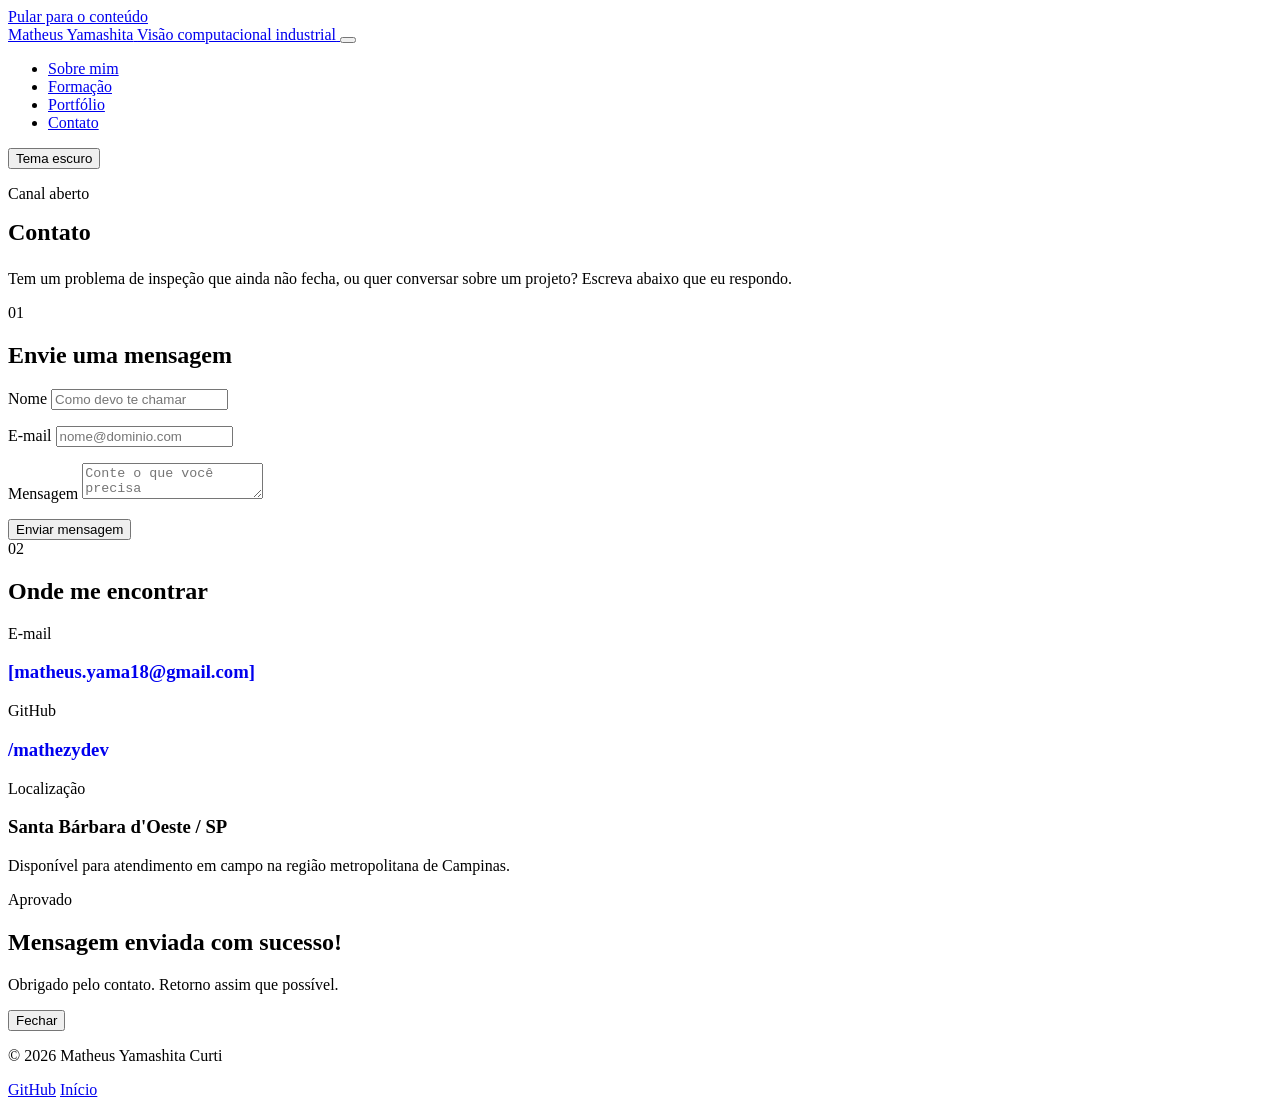
==== contato.html @ bad821ad "Add files via upload" ====
<!DOCTYPE html>
<html lang="pt-BR" data-tema="claro">
<head>
    <meta charset="UTF-8">
    <meta name="viewport" content="width=device-width, initial-scale=1.0">
    <title>Contato | Matheus Yamashita Curti</title>
    <meta name="description" content="Fale com Matheus Yamashita Curti sobre projetos de visão computacional industrial e desenvolvimento.">

    <link rel="preconnect" href="https://fonts.googleapis.com">
    <link rel="preconnect" href="https://fonts.gstatic.com" crossorigin>
    <link href="https://fonts.googleapis.com/css2?family=Archivo:wght@400;500;600;700&family=IBM+Plex+Mono:wght@400;500&display=swap" rel="stylesheet">

    <link rel="stylesheet" href="css/estilo.css">
</head>
<body>

    <a class="pular" href="#conteudo">Pular para o conteúdo</a>

    <header class="topo">
        <div class="topo__interno">
            <a class="marca" href="index.html">
                <span class="marca__nome">Matheus Yamashita</span>
                <span class="marca__papel">Visão computacional industrial</span>
            </a>

            <button class="btn-menu" id="btnMenu" aria-expanded="false" aria-controls="navPrincipal" aria-label="Abrir menu de navegação">
                <span></span><span></span><span></span>
            </button>

            <nav class="nav" id="navPrincipal" aria-label="Navegação principal">
                <ul class="nav__lista">
                    <li><a class="nav__link" href="index.html">Sobre mim</a></li>
                    <li><a class="nav__link" href="formacao.html">Formação</a></li>
                    <li><a class="nav__link" href="portfolio.html">Portfólio</a></li>
                    <li><a class="nav__link" href="contato.html" aria-current="page">Contato</a></li>
                </ul>
                <button class="btn-tema" id="btnTema" type="button">Tema escuro</button>
            </nav>
        </div>
    </header>

    <main id="conteudo">

        <section class="secao">
            <div class="container">
                <p class="dado dado--sinal">Canal aberto</p>
                <h1 style="margin: 1rem 0 1.5rem;">Contato</h1>
                <p class="abertura__resumo">
                    Tem um problema de inspeção que ainda não fecha, ou quer conversar sobre um
                    projeto? Escreva abaixo que eu respondo.
                </p>
            </div>
        </section>

        <!-- =====================================================
             FORMULÁRIO
             O atributo novalidate desliga as mensagens padrão do
             navegador para que a validação em JavaScript assuma
             o controle e exiba os erros no visual do site.
             ===================================================== -->
        <section class="secao" style="padding-top: 0;">
            <div class="container">
                <div class="secao__cabecalho">
                    <span class="dado">01</span>
                    <h2>Envie uma mensagem</h2>
                </div>

                <form class="formulario revelar" id="formContato" novalidate>

                    <div class="campo">
                        <label class="campo__rotulo" for="nome">Nome</label>
                        <input class="campo__entrada" type="text" id="nome" name="nome"
                               placeholder="Como devo te chamar" autocomplete="name">
                        <p class="campo__erro" role="alert"></p>
                    </div>

                    <div class="campo">
                        <label class="campo__rotulo" for="email">E-mail</label>
                        <input class="campo__entrada" type="email" id="email" name="email"
                               placeholder="nome@dominio.com" autocomplete="email">
                        <p class="campo__erro" role="alert"></p>
                    </div>

                    <div class="campo">
                        <label class="campo__rotulo" for="mensagem">Mensagem</label>
                        <textarea class="campo__entrada" id="mensagem" name="mensagem"
                                  placeholder="Conte o que você precisa"></textarea>
                        <p class="campo__erro" role="alert"></p>
                    </div>

                    <button class="botao" type="submit">Enviar mensagem</button>
                </form>
            </div>
        </section>

        <!-- =====================================================
             OUTROS CANAIS
             SUBSTITUA pelos seus dados reais.
             ===================================================== -->
        <section class="secao">
            <div class="container">
                <div class="secao__cabecalho">
                    <span class="dado">02</span>
                    <h2>Onde me encontrar</h2>
                </div>

                <div class="grade revelar">
                    <div class="cartao roi roi--foco">
                        <p class="dado cartao__meta">E-mail</p>
                        <h3 class="cartao__titulo">
                            <a href="mailto:[matheus.yama18@gmail.com]" style="text-decoration: none;">[matheus.yama18@gmail.com]</a>
                        </h3>
                    </div>

                    <div class="cartao roi roi--foco">
                        <p class="dado cartao__meta">GitHub</p>
                        <h3 class="cartao__titulo">
                            <a href="https://github.com/mathezydev" target="_blank" rel="noopener" style="text-decoration: none;">/mathezydev</a>
                        </h3>
                    </div>

                    <div class="cartao roi roi--foco">
                        <p class="dado cartao__meta">Localização</p>
                        <h3 class="cartao__titulo">Santa Bárbara d'Oeste / SP</h3>
                        <p class="cartao__texto" style="margin-top: 0.5rem;">
                            Disponível para atendimento em campo na região metropolitana de Campinas.
                        </p>
                    </div>
                </div>
            </div>
        </section>

    </main>

    <!-- =====================================================
         MODAL DE CONFIRMAÇÃO
         Fica oculto até que o formulário passe na validação.
         ===================================================== -->
    <div class="modal" id="modalSucesso" data-aberto="false" role="dialog" aria-modal="true" aria-labelledby="tituloModal">
        <div class="modal__caixa roi">
            <p class="dado dado--sinal">Aprovado</p>
            <h2 class="modal__titulo" id="tituloModal">Mensagem enviada com sucesso!</h2>
            <p class="modal__texto">
                Obrigado pelo contato. Retorno assim que possível.
            </p>
            <button class="botao botao--vazado" type="button" id="btnFecharModal">Fechar</button>
        </div>
    </div>

    <footer class="rodape">
        <div class="container rodape__interno">
            <p class="dado">&#169; <span id="anoAtual">2026</span> Matheus Yamashita Curti</p>
            <div class="rodape__links">
                <a href="https://github.com/mathezydev" target="_blank" rel="noopener">GitHub</a>
                <a href="index.html">Início</a>
            </div>
        </div>
    </footer>

    <script src="js/script.js"></script>
</body>
</html>
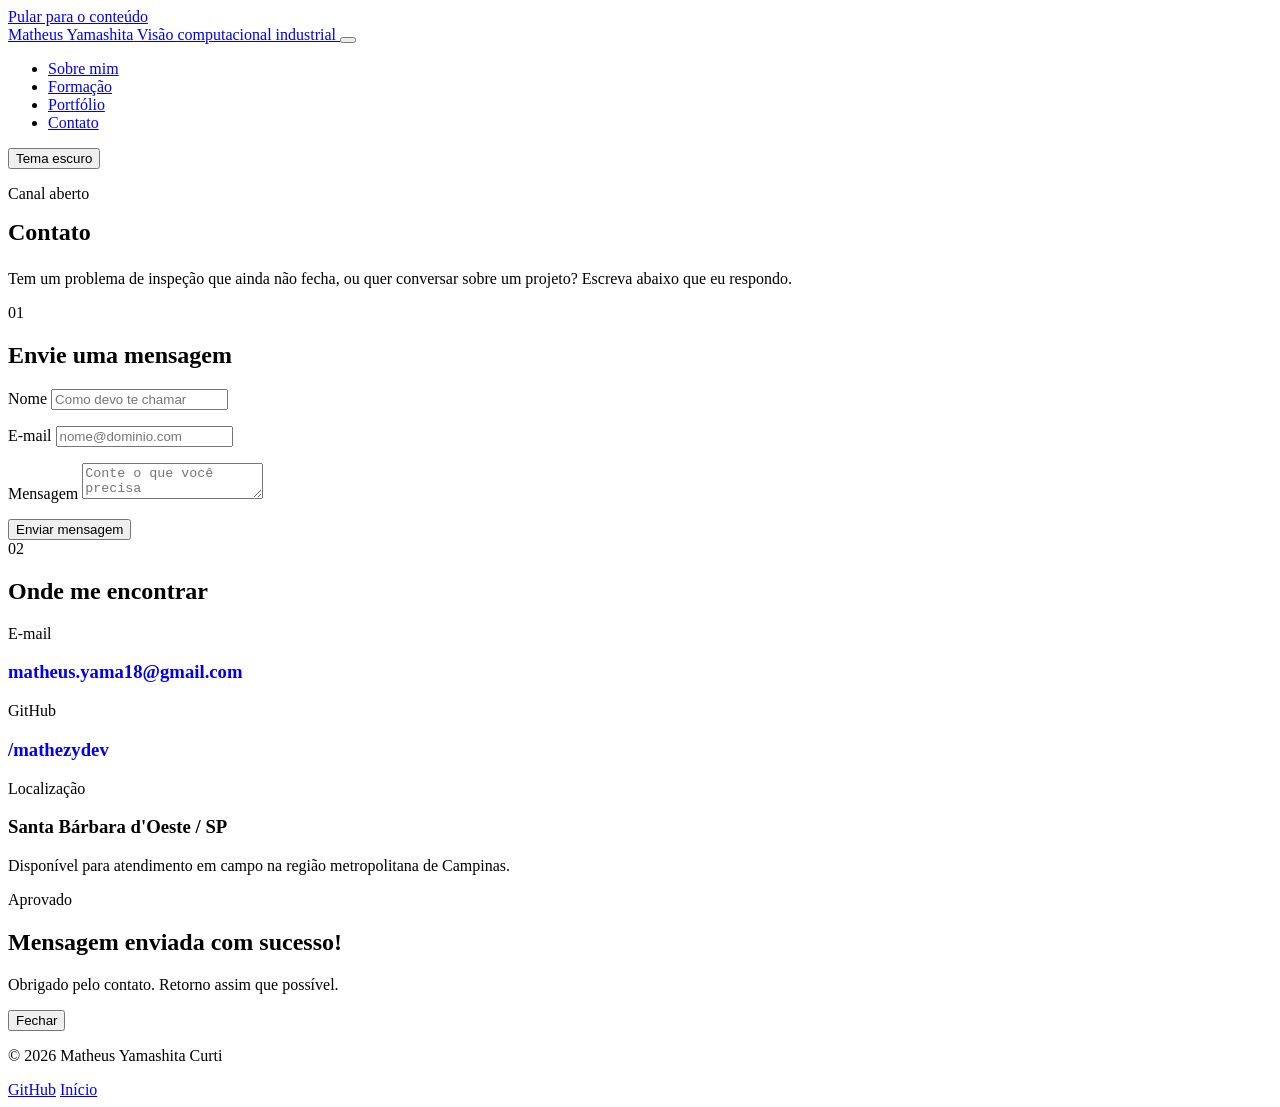
==== commit 8f2e57c9: "Update contato.html" ====
--- a/contato.html
+++ b/contato.html
@@ -108,7 +108,7 @@
                     <div class="cartao roi roi--foco">
                         <p class="dado cartao__meta">E-mail</p>
                         <h3 class="cartao__titulo">
-                            <a href="mailto:[matheus.yama18@gmail.com]" style="text-decoration: none;">[matheus.yama18@gmail.com]</a>
+                            <a href="mailto:matheus.yama18@gmail.com" style="text-decoration: none;">matheus.yama18@gmail.com</a>
                         </h3>
                     </div>
 
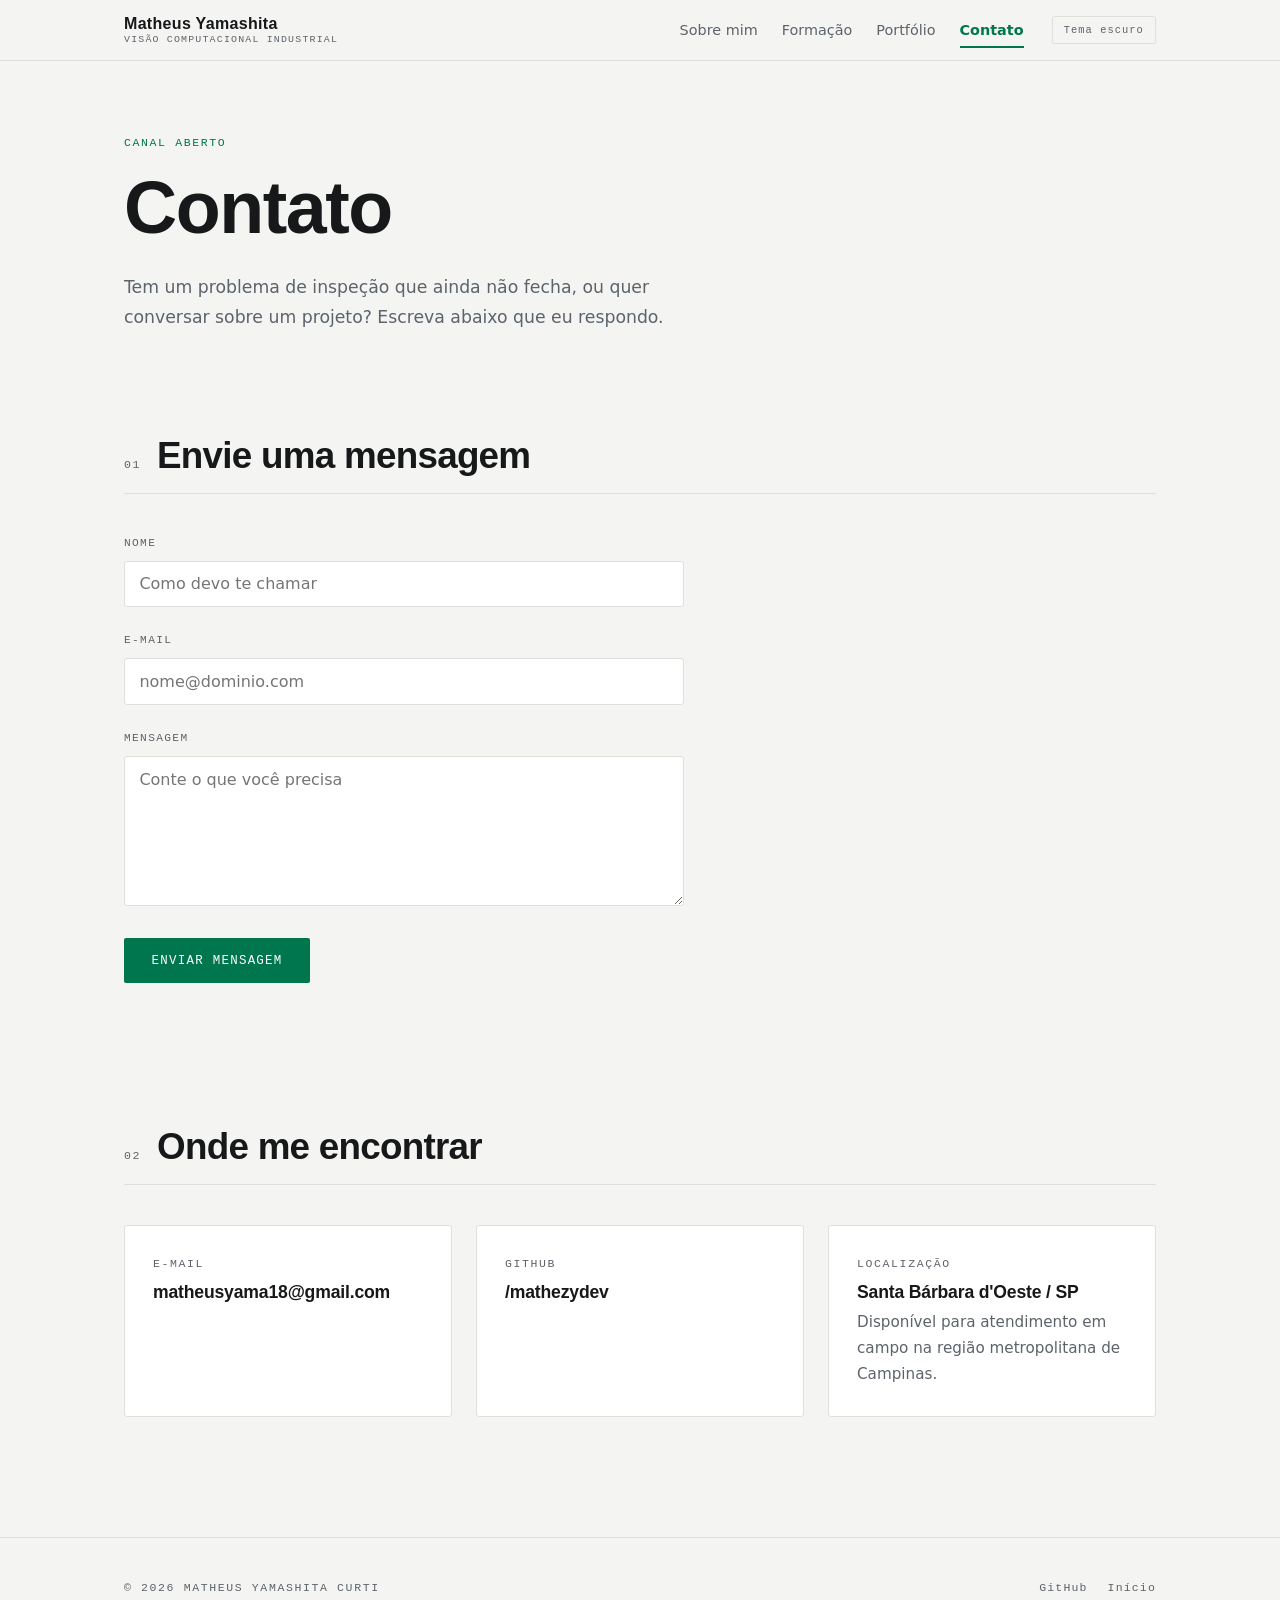
==== commit 59a9bbd2: "Update contato.html" ====
--- a/contato.html
+++ b/contato.html
@@ -108,7 +108,7 @@
                     <div class="cartao roi roi--foco">
                         <p class="dado cartao__meta">E-mail</p>
                         <h3 class="cartao__titulo">
-                            <a href="mailto:matheus.yama18@gmail.com" style="text-decoration: none;">matheus.yama18@gmail.com</a>
+                            <a href="mailto:matheusyama18@gmail.com" style="text-decoration: none;">matheusyama18@gmail.com</a>
                         </h3>
                     </div>
 
--- a/css/estilo.css
+++ b/css/estilo.css
@@ -0,0 +1,584 @@
+/* =========================================================
+   PORTFÓLIO PESSOAL — FOLHA DE ESTILO PRINCIPAL
+   CSS3 puro, sem frameworks.
+   A identidade visual é inspirada nas interfaces de sistemas
+   de inspeção por visão computacional: fundo com malha de
+   calibração, tipografia técnica e marcadores de ROI
+   (Region of Interest) em forma de cantoneiras.
+   ========================================================= */
+
+/* ---------------------------------------------------------
+   1. VARIÁVEIS DE TEMA
+   Definidas em :root para o tema claro. O tema escuro é
+   aplicado trocando o atributo data-tema no <html> via
+   JavaScript, o que reaproveita todas as regras abaixo.
+   --------------------------------------------------------- */
+:root {
+    --papel:        #F4F5F2;
+    --superficie:   #FFFFFF;
+    --tinta:        #16181A;
+    --tinta-suave:  #5D636B;
+    --linha:        #DDE0DB;
+    --malha:        rgba(22, 24, 26, 0.05);
+    --sinal:        #00764E; /* verde de overlay: peça aprovada */
+    --sinal-claro:  #00A86B;
+    --alerta:       #C0392B; /* vermelho de overlay: peça reprovada */
+
+    --fonte-titulo: "Archivo", "Arial Narrow", sans-serif;
+    --fonte-texto:  "Archivo", system-ui, sans-serif;
+    --fonte-dado:   "IBM Plex Mono", "Courier New", monospace;
+
+    --largura: 1080px;
+    --transicao: 220ms cubic-bezier(0.22, 0.61, 0.36, 1);
+}
+
+html[data-tema="escuro"] {
+    --papel:        #131619;
+    --superficie:   #1B1F23;
+    --tinta:        #EDEFEC;
+    --tinta-suave:  #99A1A9;
+    --linha:        #2C3238;
+    --malha:        rgba(237, 239, 236, 0.05);
+    --sinal:        #22C48A;
+    --sinal-claro:  #3FE0A4;
+    --alerta:       #F0645A;
+}
+
+/* ---------------------------------------------------------
+   2. RESET E BASE
+   --------------------------------------------------------- */
+*, *::before, *::after { box-sizing: border-box; }
+
+body, h1, h2, h3, p, ul, figure { margin: 0; padding: 0; }
+
+ul { list-style: none; }
+
+body {
+    background-color: var(--papel);
+    color: var(--tinta);
+    font-family: var(--fonte-texto);
+    font-size: 1rem;
+    line-height: 1.7;
+    -webkit-font-smoothing: antialiased;
+    transition: background-color var(--transicao), color var(--transicao);
+}
+
+a { color: inherit; }
+
+img { max-width: 100%; display: block; }
+
+/* Foco visível para navegação por teclado (acessibilidade) */
+:focus-visible {
+    outline: 2px solid var(--sinal);
+    outline-offset: 3px;
+}
+
+/* Link que permite pular direto ao conteúdo, útil para leitores de tela */
+.pular {
+    position: absolute;
+    left: -9999px;
+}
+.pular:focus {
+    left: 1rem;
+    top: 1rem;
+    z-index: 100;
+    background: var(--sinal);
+    color: #fff;
+    padding: 0.6rem 1rem;
+    border-radius: 2px;
+}
+
+/* ---------------------------------------------------------
+   3. TIPOGRAFIA
+   --------------------------------------------------------- */
+h1, h2, h3 {
+    font-family: var(--fonte-titulo);
+    font-weight: 700;
+    line-height: 1.1;
+    letter-spacing: -0.02em;
+}
+
+h1 { font-size: clamp(2.4rem, 7vw, 4.6rem); }
+h2 { font-size: clamp(1.6rem, 3.6vw, 2.3rem); }
+h3 { font-size: 1.1rem; letter-spacing: -0.01em; }
+
+/* Etiqueta técnica em fonte monoespaçada, usada como "leitura de instrumento" */
+.dado {
+    font-family: var(--fonte-dado);
+    font-size: 0.72rem;
+    letter-spacing: 0.14em;
+    text-transform: uppercase;
+    color: var(--tinta-suave);
+}
+
+.dado--sinal { color: var(--sinal); }
+
+/* ---------------------------------------------------------
+   4. LAYOUT GERAL
+   --------------------------------------------------------- */
+.container {
+    width: 100%;
+    max-width: var(--largura);
+    margin: 0 auto;
+    padding: 0 1.5rem;
+}
+
+.secao { padding: 4.5rem 0; }
+
+.secao__cabecalho {
+    display: flex;
+    align-items: baseline;
+    gap: 1rem;
+    margin-bottom: 2.5rem;
+    padding-bottom: 1rem;
+    border-bottom: 1px solid var(--linha);
+}
+
+/* ---------------------------------------------------------
+   5. CABEÇALHO E MENU DE NAVEGAÇÃO
+   O menu é fixo no topo e aparece igual em todas as páginas.
+   --------------------------------------------------------- */
+.topo {
+    position: sticky;
+    top: 0;
+    z-index: 50;
+    background: color-mix(in srgb, var(--papel) 88%, transparent);
+    backdrop-filter: blur(10px);
+    border-bottom: 1px solid var(--linha);
+}
+
+.topo__interno {
+    max-width: var(--largura);
+    margin: 0 auto;
+    padding: 0.9rem 1.5rem;
+    display: flex;
+    align-items: center;
+    justify-content: space-between;
+    gap: 1rem;
+}
+
+.marca {
+    text-decoration: none;
+    display: flex;
+    flex-direction: column;
+    line-height: 1.2;
+}
+.marca__nome {
+    font-family: var(--fonte-titulo);
+    font-weight: 700;
+    font-size: 1rem;
+    letter-spacing: 0.02em;
+}
+.marca__papel {
+    font-family: var(--fonte-dado);
+    font-size: 0.62rem;
+    letter-spacing: 0.12em;
+    text-transform: uppercase;
+    color: var(--tinta-suave);
+}
+
+.nav { display: flex; align-items: center; gap: 1.75rem; }
+
+.nav__lista { display: flex; gap: 1.5rem; }
+
+.nav__link {
+    position: relative;
+    text-decoration: none;
+    font-size: 0.9rem;
+    padding: 0.25rem 0;
+    color: var(--tinta-suave);
+    transition: color var(--transicao);
+}
+.nav__link:hover { color: var(--tinta); }
+
+/* Página atual: recebe a cor de sinal e um traço inferior */
+.nav__link[aria-current="page"] {
+    color: var(--sinal);
+    font-weight: 600;
+}
+.nav__link[aria-current="page"]::after {
+    content: "";
+    position: absolute;
+    left: 0;
+    right: 0;
+    bottom: -0.35rem;
+    height: 2px;
+    background: var(--sinal);
+}
+
+/* Botão de alternância de tema claro/escuro */
+.btn-tema {
+    background: none;
+    border: 1px solid var(--linha);
+    border-radius: 2px;
+    color: var(--tinta-suave);
+    font-family: var(--fonte-dado);
+    font-size: 0.65rem;
+    letter-spacing: 0.1em;
+    padding: 0.45rem 0.7rem;
+    cursor: pointer;
+    transition: border-color var(--transicao), color var(--transicao);
+}
+.btn-tema:hover { border-color: var(--sinal); color: var(--sinal); }
+
+/* Botão sanduíche: só aparece em telas pequenas */
+.btn-menu {
+    display: none;
+    background: none;
+    border: 1px solid var(--linha);
+    border-radius: 2px;
+    padding: 0.5rem 0.55rem;
+    cursor: pointer;
+}
+.btn-menu span {
+    display: block;
+    width: 18px;
+    height: 2px;
+    background: var(--tinta);
+    transition: transform var(--transicao), opacity var(--transicao);
+}
+.btn-menu span + span { margin-top: 4px; }
+
+/* Animação do ícone quando o menu está aberto */
+.btn-menu[aria-expanded="true"] span:nth-child(1) { transform: translateY(6px) rotate(45deg); }
+.btn-menu[aria-expanded="true"] span:nth-child(2) { opacity: 0; }
+.btn-menu[aria-expanded="true"] span:nth-child(3) { transform: translateY(-6px) rotate(-45deg); }
+
+/* ---------------------------------------------------------
+   6. ELEMENTO DE ASSINATURA: CANTONEIRAS DE ROI
+   Reproduz o marcador que um sistema de visão desenha ao
+   redor da região inspecionada de uma peça.
+   --------------------------------------------------------- */
+.roi { position: relative; }
+
+.roi::before,
+.roi::after {
+    content: "";
+    position: absolute;
+    width: 18px;
+    height: 18px;
+    border: 2px solid var(--sinal);
+    transition: opacity var(--transicao), transform var(--transicao);
+}
+.roi::before {
+    top: -8px; left: -8px;
+    border-right: none;
+    border-bottom: none;
+}
+.roi::after {
+    bottom: -8px; right: -8px;
+    border-left: none;
+    border-top: none;
+}
+
+/* Nos cartões as cantoneiras ficam ocultas e só surgem ao
+   passar o mouse, como se o sistema tivesse localizado a peça */
+.roi--foco::before,
+.roi--foco::after { opacity: 0; transform: scale(1.35); }
+
+.roi--foco:hover::before,
+.roi--foco:hover::after,
+.roi--foco:focus-within::before,
+.roi--foco:focus-within::after {
+    opacity: 1;
+    transform: scale(1);
+}
+
+/* ---------------------------------------------------------
+   7. ABERTURA DA PÁGINA INICIAL
+   --------------------------------------------------------- */
+.abertura {
+    position: relative;
+    padding: 5.5rem 0 4.5rem;
+    overflow: hidden;
+}
+
+/* Malha de calibração ao fundo, semelhante a um alvo de calibração de câmera */
+.abertura::before {
+    content: "";
+    position: absolute;
+    inset: 0;
+    background-image:
+        linear-gradient(var(--malha) 1px, transparent 1px),
+        linear-gradient(90deg, var(--malha) 1px, transparent 1px);
+    background-size: 28px 28px;
+    mask-image: radial-gradient(ellipse 70% 70% at 30% 40%, #000 20%, transparent 75%);
+    pointer-events: none;
+}
+
+.abertura__interno { position: relative; }
+
+.abertura__titulo {
+    display: inline-block;
+    margin: 1.25rem 0;
+}
+
+.abertura__resumo {
+    max-width: 54ch;
+    font-size: 1.08rem;
+    color: var(--tinta-suave);
+    margin-bottom: 2rem;
+}
+
+/* Linha de leitura técnica sob o nome */
+.leitura {
+    display: flex;
+    flex-wrap: wrap;
+    gap: 0.5rem 1.75rem;
+    padding-top: 1.25rem;
+    border-top: 1px solid var(--linha);
+}
+.leitura__item { display: flex; gap: 0.5rem; }
+.leitura__valor { color: var(--tinta); font-family: var(--fonte-dado); font-size: 0.72rem; letter-spacing: 0.08em; }
+
+/* ---------------------------------------------------------
+   8. BOTÕES
+   --------------------------------------------------------- */
+.botao {
+    display: inline-block;
+    font-family: var(--fonte-dado);
+    font-size: 0.78rem;
+    letter-spacing: 0.1em;
+    text-transform: uppercase;
+    text-decoration: none;
+    padding: 0.85rem 1.6rem;
+    border: 2px solid var(--sinal);
+    border-radius: 2px;
+    background: var(--sinal);
+    color: #FFFFFF;
+    cursor: pointer;
+    transition: background var(--transicao), color var(--transicao);
+}
+.botao:hover { background: transparent; color: var(--sinal); }
+
+.botao--vazado {
+    background: transparent;
+    color: var(--sinal);
+}
+.botao--vazado:hover { background: var(--sinal); color: #FFFFFF; }
+
+/* ---------------------------------------------------------
+   9. CARTÕES E GRADES
+   --------------------------------------------------------- */
+.grade {
+    display: grid;
+    grid-template-columns: repeat(auto-fit, minmax(280px, 1fr));
+    gap: 1.5rem;
+}
+
+.cartao {
+    position: relative;
+    background: var(--superficie);
+    border: 1px solid var(--linha);
+    border-radius: 3px;
+    padding: 1.75rem;
+    transition: border-color var(--transicao), transform var(--transicao);
+}
+.cartao:hover {
+    border-color: var(--sinal);
+    transform: translateY(-3px);
+}
+
+.cartao__meta { margin-bottom: 0.6rem; }
+.cartao__titulo { margin-bottom: 0.5rem; }
+.cartao__texto { color: var(--tinta-suave); font-size: 0.95rem; }
+
+/* Lista de tecnologias em forma de etiquetas */
+.etiquetas {
+    display: flex;
+    flex-wrap: wrap;
+    gap: 0.4rem;
+    margin-top: 1.1rem;
+}
+.etiqueta {
+    font-family: var(--fonte-dado);
+    font-size: 0.65rem;
+    letter-spacing: 0.08em;
+    padding: 0.25rem 0.55rem;
+    border: 1px solid var(--linha);
+    border-radius: 2px;
+    color: var(--tinta-suave);
+}
+
+/* ---------------------------------------------------------
+   10. LINHA DO TEMPO (página de formação)
+   --------------------------------------------------------- */
+.linha-tempo { border-left: 2px solid var(--linha); padding-left: 1.75rem; }
+
+.linha-tempo__item {
+    position: relative;
+    padding-bottom: 2.5rem;
+}
+.linha-tempo__item:last-child { padding-bottom: 0; }
+
+/* Marcador circular sobre a linha vertical */
+.linha-tempo__item::before {
+    content: "";
+    position: absolute;
+    left: calc(-1.75rem - 6px);
+    top: 0.55rem;
+    width: 10px;
+    height: 10px;
+    border-radius: 50%;
+    background: var(--papel);
+    border: 2px solid var(--sinal);
+}
+
+/* ---------------------------------------------------------
+   11. FORMULÁRIO DE CONTATO
+   --------------------------------------------------------- */
+.formulario { max-width: 560px; }
+
+.campo { margin-bottom: 1.5rem; }
+
+.campo__rotulo {
+    display: block;
+    font-family: var(--fonte-dado);
+    font-size: 0.7rem;
+    letter-spacing: 0.12em;
+    text-transform: uppercase;
+    color: var(--tinta-suave);
+    margin-bottom: 0.5rem;
+}
+
+.campo__entrada {
+    width: 100%;
+    font-family: var(--fonte-texto);
+    font-size: 1rem;
+    color: var(--tinta);
+    background: var(--superficie);
+    border: 1px solid var(--linha);
+    border-radius: 3px;
+    padding: 0.8rem 0.9rem;
+    transition: border-color var(--transicao);
+}
+.campo__entrada:focus { border-color: var(--sinal); outline: none; }
+
+textarea.campo__entrada { resize: vertical; min-height: 150px; }
+
+/* Estado de erro: reproduz a sinalização de reprovação do sistema de inspeção */
+.campo--erro .campo__entrada { border-color: var(--alerta); }
+
+.campo__erro {
+    display: none;
+    font-family: var(--fonte-dado);
+    font-size: 0.7rem;
+    letter-spacing: 0.06em;
+    color: var(--alerta);
+    margin-top: 0.4rem;
+}
+.campo--erro .campo__erro { display: block; }
+
+/* ---------------------------------------------------------
+   12. JANELA MODAL DE CONFIRMAÇÃO
+   --------------------------------------------------------- */
+.modal {
+    position: fixed;
+    inset: 0;
+    z-index: 90;
+    display: flex;
+    align-items: center;
+    justify-content: center;
+    padding: 1.5rem;
+    background: rgba(0, 0, 0, 0.55);
+    opacity: 0;
+    visibility: hidden;
+    transition: opacity var(--transicao), visibility var(--transicao);
+}
+.modal[data-aberto="true"] { opacity: 1; visibility: visible; }
+
+.modal__caixa {
+    position: relative;
+    background: var(--superficie);
+    border: 1px solid var(--linha);
+    border-radius: 3px;
+    padding: 2.5rem;
+    max-width: 420px;
+    width: 100%;
+    text-align: center;
+    transform: translateY(12px);
+    transition: transform var(--transicao);
+}
+.modal[data-aberto="true"] .modal__caixa { transform: translateY(0); }
+
+.modal__titulo { margin: 1rem 0 0.5rem; }
+.modal__texto { color: var(--tinta-suave); font-size: 0.95rem; margin-bottom: 1.75rem; }
+
+/* ---------------------------------------------------------
+   13. RODAPÉ
+   --------------------------------------------------------- */
+.rodape {
+    border-top: 1px solid var(--linha);
+    padding: 2.5rem 0;
+    margin-top: 3rem;
+}
+.rodape__interno {
+    display: flex;
+    flex-wrap: wrap;
+    gap: 1rem;
+    justify-content: space-between;
+    align-items: center;
+}
+.rodape__links { display: flex; gap: 1.25rem; }
+.rodape__links a {
+    text-decoration: none;
+    font-family: var(--fonte-dado);
+    font-size: 0.72rem;
+    letter-spacing: 0.1em;
+    color: var(--tinta-suave);
+    transition: color var(--transicao);
+}
+.rodape__links a:hover { color: var(--sinal); }
+
+/* ---------------------------------------------------------
+   14. ANIMAÇÃO DE ENTRADA
+   Os elementos entram suavemente conforme entram na tela,
+   controlados pelo IntersectionObserver do arquivo script.js.
+   --------------------------------------------------------- */
+.revelar {
+    opacity: 0;
+    transform: translateY(16px);
+    transition: opacity 500ms ease, transform 500ms ease;
+}
+.revelar.visivel {
+    opacity: 1;
+    transform: translateY(0);
+}
+
+/* ---------------------------------------------------------
+   15. RESPONSIVIDADE
+   --------------------------------------------------------- */
+@media (max-width: 760px) {
+    .btn-menu { display: block; }
+
+    /* O menu vira uma coluna que abre abaixo do cabeçalho */
+    .nav {
+        position: absolute;
+        top: 100%;
+        left: 0;
+        right: 0;
+        flex-direction: column;
+        align-items: flex-start;
+        gap: 1rem;
+        padding: 1.25rem 1.5rem 1.75rem;
+        background: var(--papel);
+        border-bottom: 1px solid var(--linha);
+        display: none;
+    }
+    .nav[data-aberto="true"] { display: flex; }
+
+    .nav__lista { flex-direction: column; gap: 0.9rem; width: 100%; }
+    .nav__link { font-size: 1rem; }
+
+    .secao { padding: 3rem 0; }
+    .abertura { padding: 3rem 0; }
+}
+
+/* Respeita quem prefere menos movimento na interface */
+@media (prefers-reduced-motion: reduce) {
+    *, *::before, *::after {
+        animation-duration: 0.01ms !important;
+        transition-duration: 0.01ms !important;
+    }
+    .revelar { opacity: 1; transform: none; }
+}
